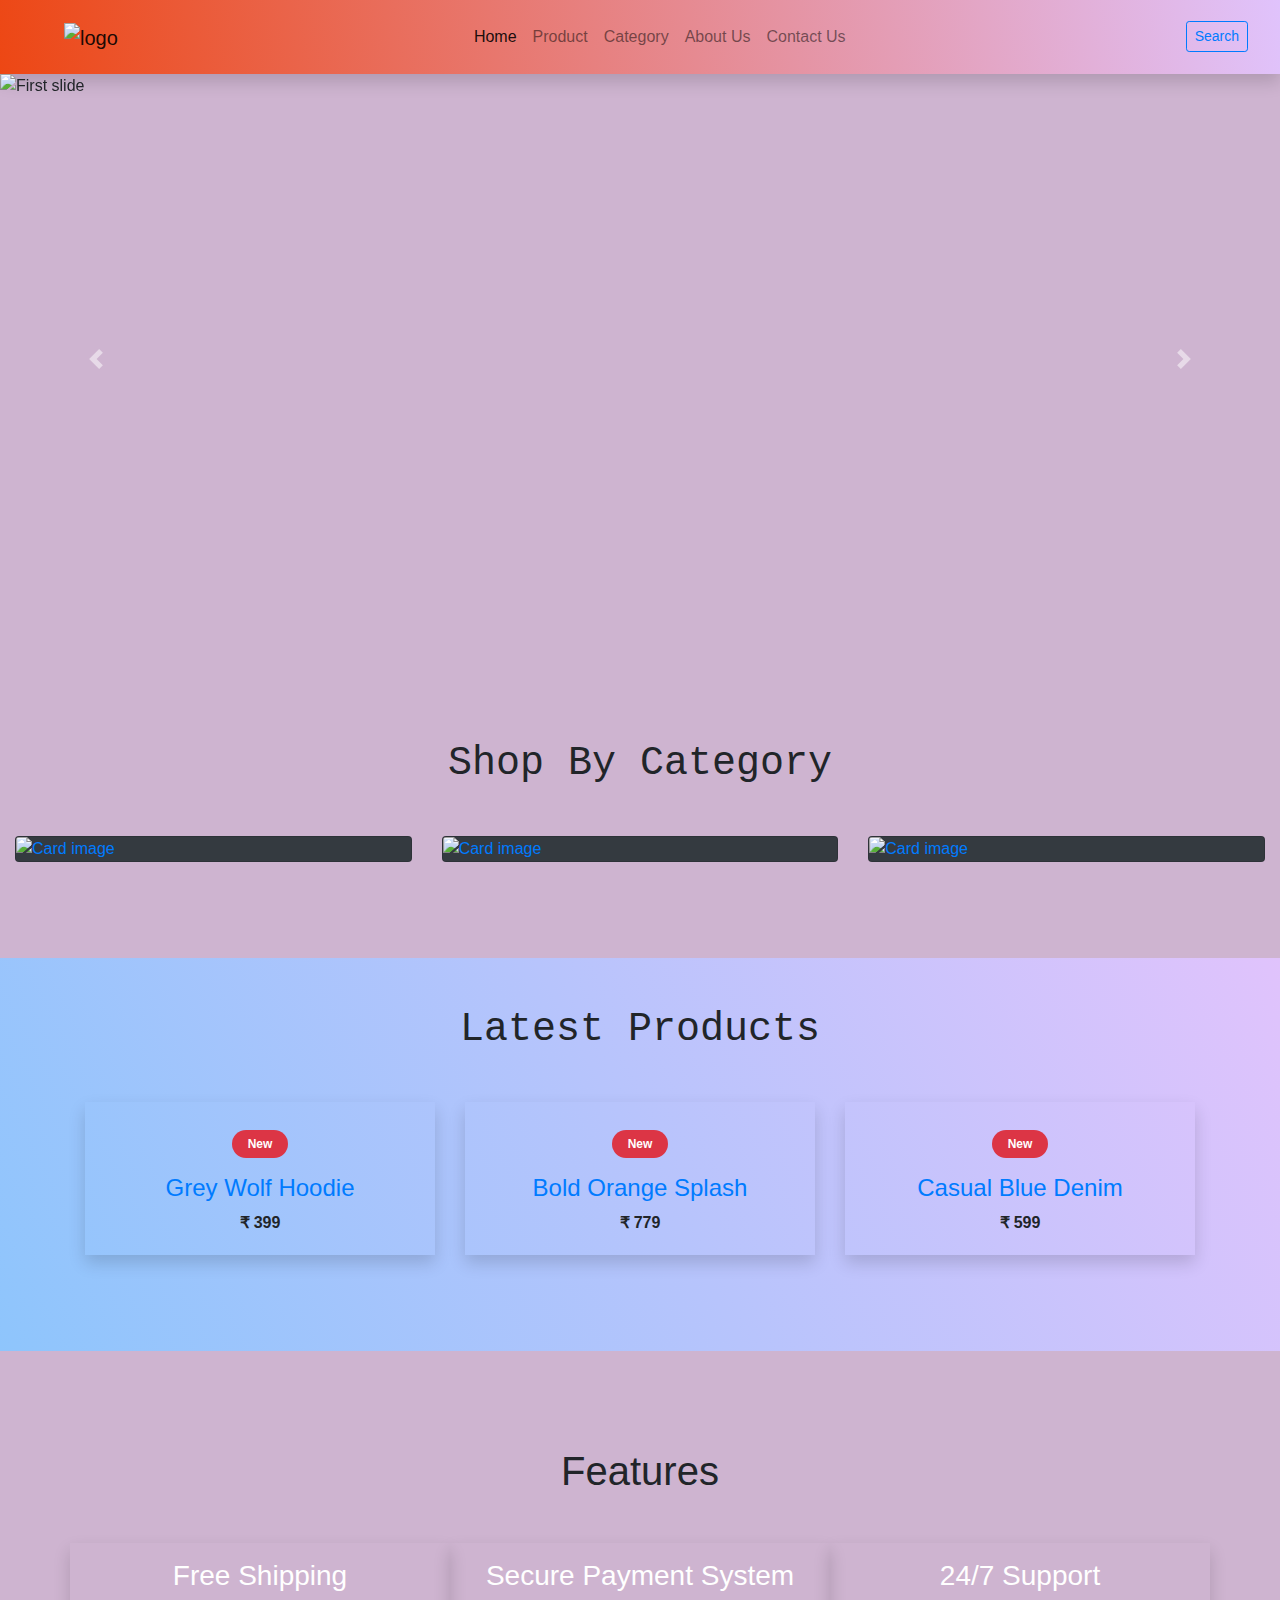
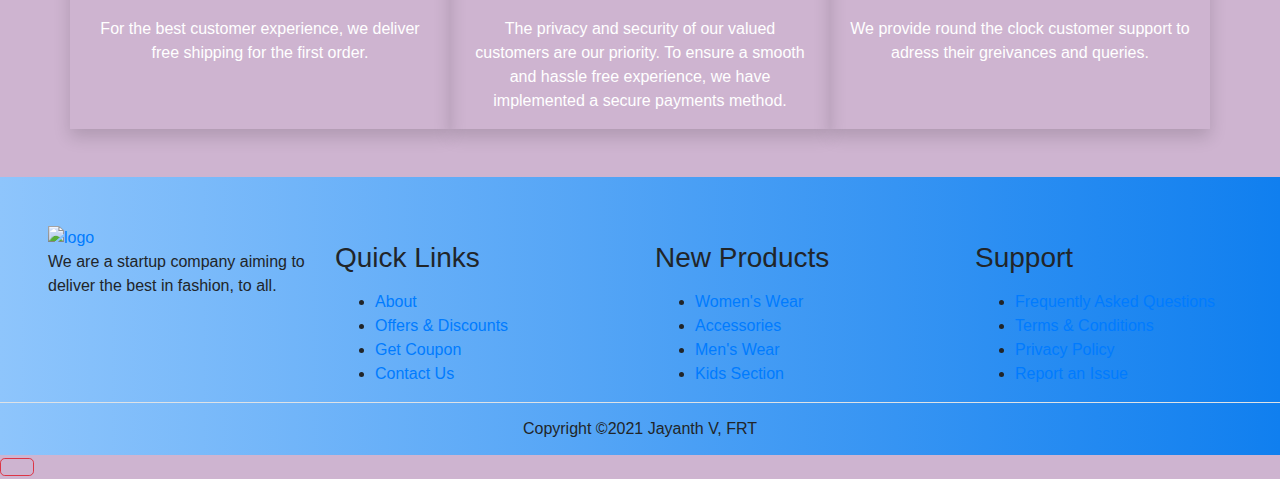
==== index.html @ aaa00fe0 "Add files via upload" ====
<!DOCTYPE html>
<html lang="en">

<head>
  <!-- Required meta tags -->
  <meta charset="utf-8" />
  <meta name="viewport" content="width=device-width, initial-scale=1, shrink-to-fit=no" />

  <!-- css  -->
  <link rel="stylesheet" href="css/style.css">

  <!-- Bootstrap CSS -->
  <link rel="stylesheet" href="https://stackpath.bootstrapcdn.com/bootstrap/4.5.2/css/bootstrap.min.css"
    integrity="sha384-JcKb8q3iqJ61gNV9KGb8thSsNjpSL0n8PARn9HuZOnIxN0hoP+VmmDGMN5t9UJ0Z" crossorigin="anonymous">

  <!-- fontawesome cdn link -->
  <link rel="stylesheet" href="https://cdnjs.cloudflare.com/ajax/libs/font-awesome/5.10.0/css/all.min.css"
    integrity="sha512-PgQMlq+nqFLV4ylk1gwUOgm6CtIIXkKwaIHp/PAIWHzig/lKZSEGKEysh0TCVbHJXCLN7WetD8TFecIky75ZfQ=="
    crossorigin="anonymous" />

  <title>Fashionista</title>
</head>

<body id="top" style = "background-color: rgb(206 180 208)" ;>

  <!-- ==============header menu section starts here============== -->
  <section class="header_menu" id="header_menu">
    <div class="container-fluid px-0 shadow">
      <nav class="navbar navbar-expand-lg navbar-light  py-3  " style="background-color: #8EC5FC;
    background-image: linear-gradient(80deg, #ed4714 0%,  #E0C3FC 100%);">
        <a class="navbar-brand pl-5 pl-small-0" href="index.html">
          <img src="img/logo.png" width="50px" alt="logo">
        </a>
        <button class="navbar-toggler" type="button" data-toggle="collapse" data-target="#navbarSupportedContent"
          aria-controls="navbarSupportedContent" aria-expanded="false" aria-label="Toggle navigation">
          <span class="navbar-toggler-icon"></span>
        </button>

        <div class="collapse navbar-collapse" id="navbarSupportedContent">
          <ul class="navbar-nav mx-auto">
            <li class="nav-item active">
              <a class="nav-link" href="index.html">Home <span class="sr-only">(current)</span></a>
            </li>
            <li class="nav-item">
              <a class="nav-link" href="product.html">Product</a>
            </li>
            <li class="nav-item">
              <a class="nav-link" href="category.html">Category</a>
            </li>
            <li class="nav-item">
              <a class="nav-link" href="about.html">About Us</a>
            </li>
            <li class="nav-item">
              <a class="nav-link" href="contact.html">Contact Us</a>
            </li>
            <!--<li class="nav-item dropdown">
              <a class="nav-link dropdown-toggle" href="#" id="navbarDropdown" role="button" data-toggle="dropdown"
                aria-haspopup="true" aria-expanded="false">
                Dropdown
              </a>
              <div class="dropdown-menu" aria-labelledby="navbarDropdown">
                <a class="dropdown-item" href="#">Action</a>
                <a class="dropdown-item" href="#">Another action</a>
                <div class="dropdown-divider"></div>
                <a class="dropdown-item" href="#">Something else here</a>
              </div>
            </li>-->
          </ul>
          <div class="search mr-3">
            <a href="search.html" class="btn btn-sm btn-outline-primary">
              Search
            </a>
          </div>
          <div class="cart">
            <a href="cart.html">
              <i class="fas fa-shopping-cart fa-2x"></i>
            </a>
          </div>
        </div>
      </nav>
    </div>
  </section>
  <!-- ==============header menu section ends here============== -->


  <!-- ==============header carousel section starts here============== -->
  <section class="header_carousel" id="header_carousel">
    <div id="carouselExampleControls" class="carousel slide" data-ride="carousel">
      <div class="carousel-inner">
        <div class="carousel-item active">
          <img class="d-block w-100" src="img/new19.jpeg" alt="First slide" width="1600px" height="570px">
        </div>
        <div class="carousel-item">
          <img class="d-block w-100" src="img/new2.jpeg" alt="Second slide" width="1600px" height="570px">
        </div>
        <div class="carousel-item">
          <img class="d-block w-100" src="img/new7.jpeg" alt="Third slide" width="1600px" height="570px">
        </div>
        
      </div>
      <a class="carousel-control-prev" href="#carouselExampleControls" role="button" data-slide="prev">
        <span class="carousel-control-prev-icon" aria-hidden="true"></span>
        <span class="sr-only">Previous</span>
      </a>
      <a class="carousel-control-next" href="#carouselExampleControls" role="button" data-slide="next">
        <span class="carousel-control-next-icon" aria-hidden="true"></span>
        <span class="sr-only">Next</span>
      </a>
    </div>
  </section>
  <!-- ==============header carousel section starts here============== -->

  <!-- ==============shop by category starts here============== -->
  <section class="shop_by_category py-5 my-5" style="    background-color: rgb(206 180 208);
" id="shop_by_category">
    <div class="container-fluid">
      <div class="section_title text-center mb-5">
        <h1 class="text-capitalize" style="font-family: 'Courier New'; text-decoration: none;">Shop By category</h1>
      </div>
      <div class="row">
        <div class="col-md-4 col-12">
          <div class="card bg-dark text-white">
            <a href="category.html">
              <img class="card-img img img-fluid" src="img/new1.jpeg" alt="Card image">
            </a>
          </div>
        </div>
        <div class="col-md-4 col-12 mt-small-5 mb-small-5">
          <div class="card bg-dark text-white">
            <a href="category.html">
              <img class="card-img img img-fluid" src="img/new8.jpeg" alt="Card image">
            </a>
          </div>
        </div>
        <div class="col-md-4 col-12">
          <div class="card bg-dark text-white">
            <a href="category.html">
              <img class="card-img img img-fluid" src="img/new17.jpeg" alt="Card image">
            </a>
          </div>
        </div>
      </div>
    </div>
  </section>
  <!-- ==============shop by category ends here============== -->

  <!-- ==============products starts here============== -->
  <section class="products py-5 my-5 " style="background-color: #8EC5FC;
    background-image: linear-gradient(62deg, #8EC5FC 0%, #E0C3FC 100%);" id="products">
    <div class="container ">
      <div class="section_title text-center mb-5">
        <h1 class="text-capitalize" style="font-family: 'Courier New'; text-decoration: none;">Latest Products</h1>
      </div>
      <div class="row mb-5">
        <div class="col-md-4 col-12">
          <div class="single_product shadow text-center p-1">
            <div class="product_img">
              <a href="product_detail.html"><img src="img/new9.jpeg" class="img img-fluid" alt=""></a>
              <div class="new_product">
                <span class="badge py-2 px-3 badge-pill badge-danger">New</span>
              </div>
            </div>
            <div class="product-caption my-3">
              <div class="product-ratting">
                <i class="fas fa-star"></i>
                <i class="fas fa-star"></i>
                <i class="fas fa-star"></i>
                <i class="far fa-star low-star"></i>
                <i class="far fa-star low-star"></i>
              </div>
              <h4><a href="product_detail.html">Grey Wolf Hoodie</a></h4>
              <div class="price">
                <b><span class="mr-1">₹</span><span>399</span></b>
              </div>
            </div>
          </div>
        </div>
        <div class="col-md-4 col-12">
          <div class="single_product shadow text-center p-1 mt-small-5 mb-small-5">
            <div class="product_img">
              <a href="product_detail.html"><img src="img/new11.jpeg" class="img img-fluid" alt=""></a>
              <div class="new_product">
                <span class="badge py-2 px-3 badge-pill badge-danger">New</span>
              </div>
            </div>
            <div class="product-caption my-3">
              <div class="product-ratting">
                <i class="fas fa-star"></i>
                <i class="fas fa-star"></i>
                <i class="fas fa-star"></i>
                <i class="fas fa-star"></i>
                <i class="far fa-star low-star"></i>
              </div>
              <h4><a href="product_detail.html">Bold Orange Splash</a></h4>
              <div class="price">
                <b><span class="mr-1">₹</span><span>779</span></b>
              </div>
            </div>
          </div>
        </div>
        <div class="col-md-4 col-12">
          <div class="single_product shadow text-center p-1">
            <div class="product_img">
              <a href="product_detail.html"><img src="img/new21.jpeg"  class="img img-fluid" alt=""></a>
              <div class="new_product">
                <span class="badge py-2 px-3 badge-pill badge-danger">New</span>
              </div>
            </div>
            <div class="product-caption my-3">
              <div class="product-ratting">
                <i class="fas fa-star"></i>
                <i class="fas fa-star"></i>
                <i class="fas fa-star"></i>
                <i class="far fa-star low-star"></i>
                <i class="far fa-star low-star"></i>
              </div>
              <h4><a href="product_detail.html">Casual Blue Denim</a></h4>
              <div class="price">
                <b><span class="mr-1">₹</span><span>599</span></b>
              </div>
            </div>
          </div>
        </div>
      </div>
    </div>
  </section>

  <!-- ==============products ends here============== -->


  <!-- ==============feature starts here============== -->
  <section class="feature py-5 mt-5" id="feature">
    <div class="container">
      <div class="section_title text-center mb-5">
        <h1 class="text-capitalize" style = "text-decoration: none;">Features</h1>
      </div>
      <div class="row text-white">
        <div class="col-md-4 col-12 shadow p-3">
          <div class="text-center">
            <div class="mb-4">
              <i class="fas fa-shipping-fast fa-3x mb-3 pt-2"></i>
              <div>
                <h3>Free Shipping</h3>
              </div>
            </div>
            <div>
              For the best customer experience, we deliver free shipping for the first order. 
            </div>
          </div>
        </div>
        <div class="col-md-4 col-12 shadow p-3 mt-small-5 mb-small-5">
          <div class="text-center">
            <div class="mb-4">
              <i class="fas fa-lock fa-3x mb-3 pt-2"></i>
              <div>
                <h3>Secure Payment System</h3>
              </div>
            </div>
            <div>
              The privacy and security of our valued customers are our priority. To ensure a smooth 
              and hassle free experience, we have implemented a secure payments method.
            </div>
          </div>
        </div>
        <div class="col-md-4 col-12 shadow p-3">
          <div class="text-center">
            <div class="mb-4">
              <i class="fas fa-headphones fa-3x mb-3 pt-2"></i>
              <div>
                <h3>24/7 Support</h3>
              </div>
            </div>
            <div>
              We provide round the clock customer support to adress their greivances and queries.
            </div>
          </div>
        </div>
      </div>
    </div>
  </section>

  <!-- ==============services ends here============== -->

  <!-- ==============footer starts here============== -->
  <section class="footer_section pt-5 pb-2" style="background-color: #8EC5FC;
    background-image: linear-gradient(90deg, #8EC5FC 0%, #107fef 100%);" id="footer_section">
    <footer>
      <div class="container-fluid">
        <div class="row">
          <div class="col-md-3 col-6 pl-5 pl-small-15">
            <div class="footer_title">
              <a href="index.html"><img src="img/new23.png" width="150px" class="img img-fluid" alt="logo"></a>
            </div>
            <div>
              We are a startup company aiming to deliver the best in fashion, to all.
            </div>
          </div>
          <div class="col-md-3 col-6">
            <div class="footer_title pt-3 mb-3">
              <h3>Quick Links</h3>
            </div>
            <div class="footer_links">
              <ul>
                <li><a href="about.html">About</a></li>
                <li><a href="">Offers & Discounts</a></li>
                <li><a href="">Get Coupon</a></li>
                <li><a href="contact.html">Contact Us</a></li>
              </ul>
            </div>
          </div>
          <div class="col-md-3 col-6">
            <div class="footer_title pt-3 mb-3">
              <h3>New Products</h3>
            </div>
            <div class="footer_links">
              <ul>
                <li><a href="">Women's Wear</a></li>
                <li><a href="">Accessories</a></li>
                <li><a href="">Men's Wear</a></li>
                <li><a href="">Kids Section </a></li>
              </ul>
            </div>
          </div>
          <div class="col-md-3 col-6">
            <div class="footer_title pt-3 mb-3">
              <h3>Support</h3>
            </div>
            <div class="footer_links">
              <ul>
                <li><a href="javascript:;">Frequently Asked Questions</a></li>
                <li><a href="javascript:;">Terms & Conditions</a></li>
                <li><a href="javascript:;">Privacy Policy</a></li>
                <li><a href="javascript:;">Report an Issue</a></li>
              </ul>
            </div>
          </div>
        </div>
      </div>
      <div class="border-top">
        <h6 class="text-center mt-3">Copyright ©2021 Jayanth V, FRT
        </h6>
      </div>
    </footer>
  </section>
  <div class="backtop">
    <a id="button" href="#top" class="btn btn-lg btn-outline-danger" role="button">
      <i class="fas fa-chevron-up text-dark"></i>
    </a>
  </div>
  <!-- ==============footer ends here============== -->


  <!-- Optional JavaScript -->
  <!-- jQuery first, then Popper.js, then Bootstrap JS 
  <script src="https://code.jquery.com/jquery-3.5.1.slim.min.js"
    integrity="sha384-DfXdz2htPH0lsSSs5nCTpuj/zy4C+OGpamoFVy38MVBnE+IbbVYUew+OrCXaRkfj"
    crossorigin="anonymous"></script>
  <script src="https://cdn.jsdelivr.net/npm/popper.js@1.16.1/dist/umd/popper.min.js"
    integrity="sha384-9/reFTGAW83EW2RDu2S0VKaIzap3H66lZH81PoYlFhbGU+6BZp6G7niu735Sk7lN"
    crossorigin="anonymous"></script>
  <script src="https://stackpath.bootstrapcdn.com/bootstrap/4.5.2/js/bootstrap.min.js"
    integrity="sha384-B4gt1jrGC7Jh4AgTPSdUtOBvfO8shuf57BaghqFfPlYxofvL8/KUEfYiJOMMV+rV"
    crossorigin="anonymous"></script> -->
</body>

</html>
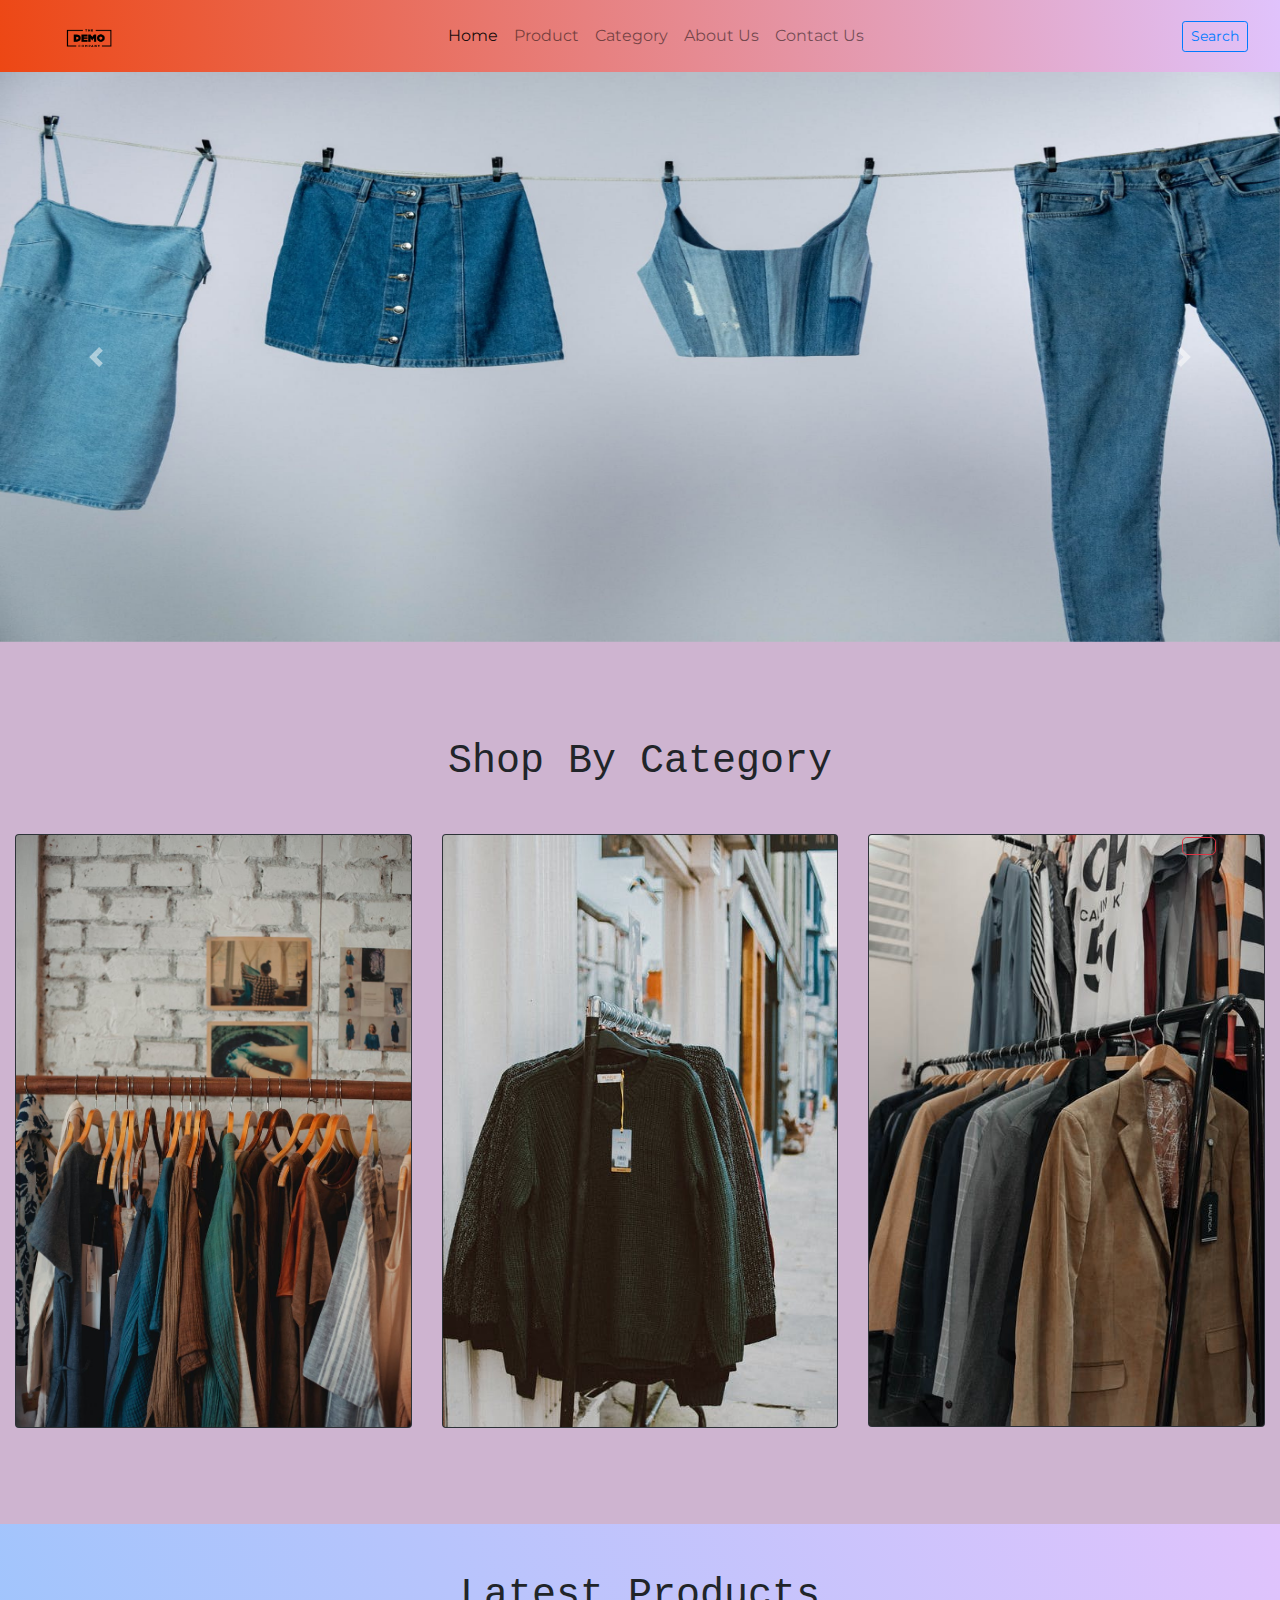
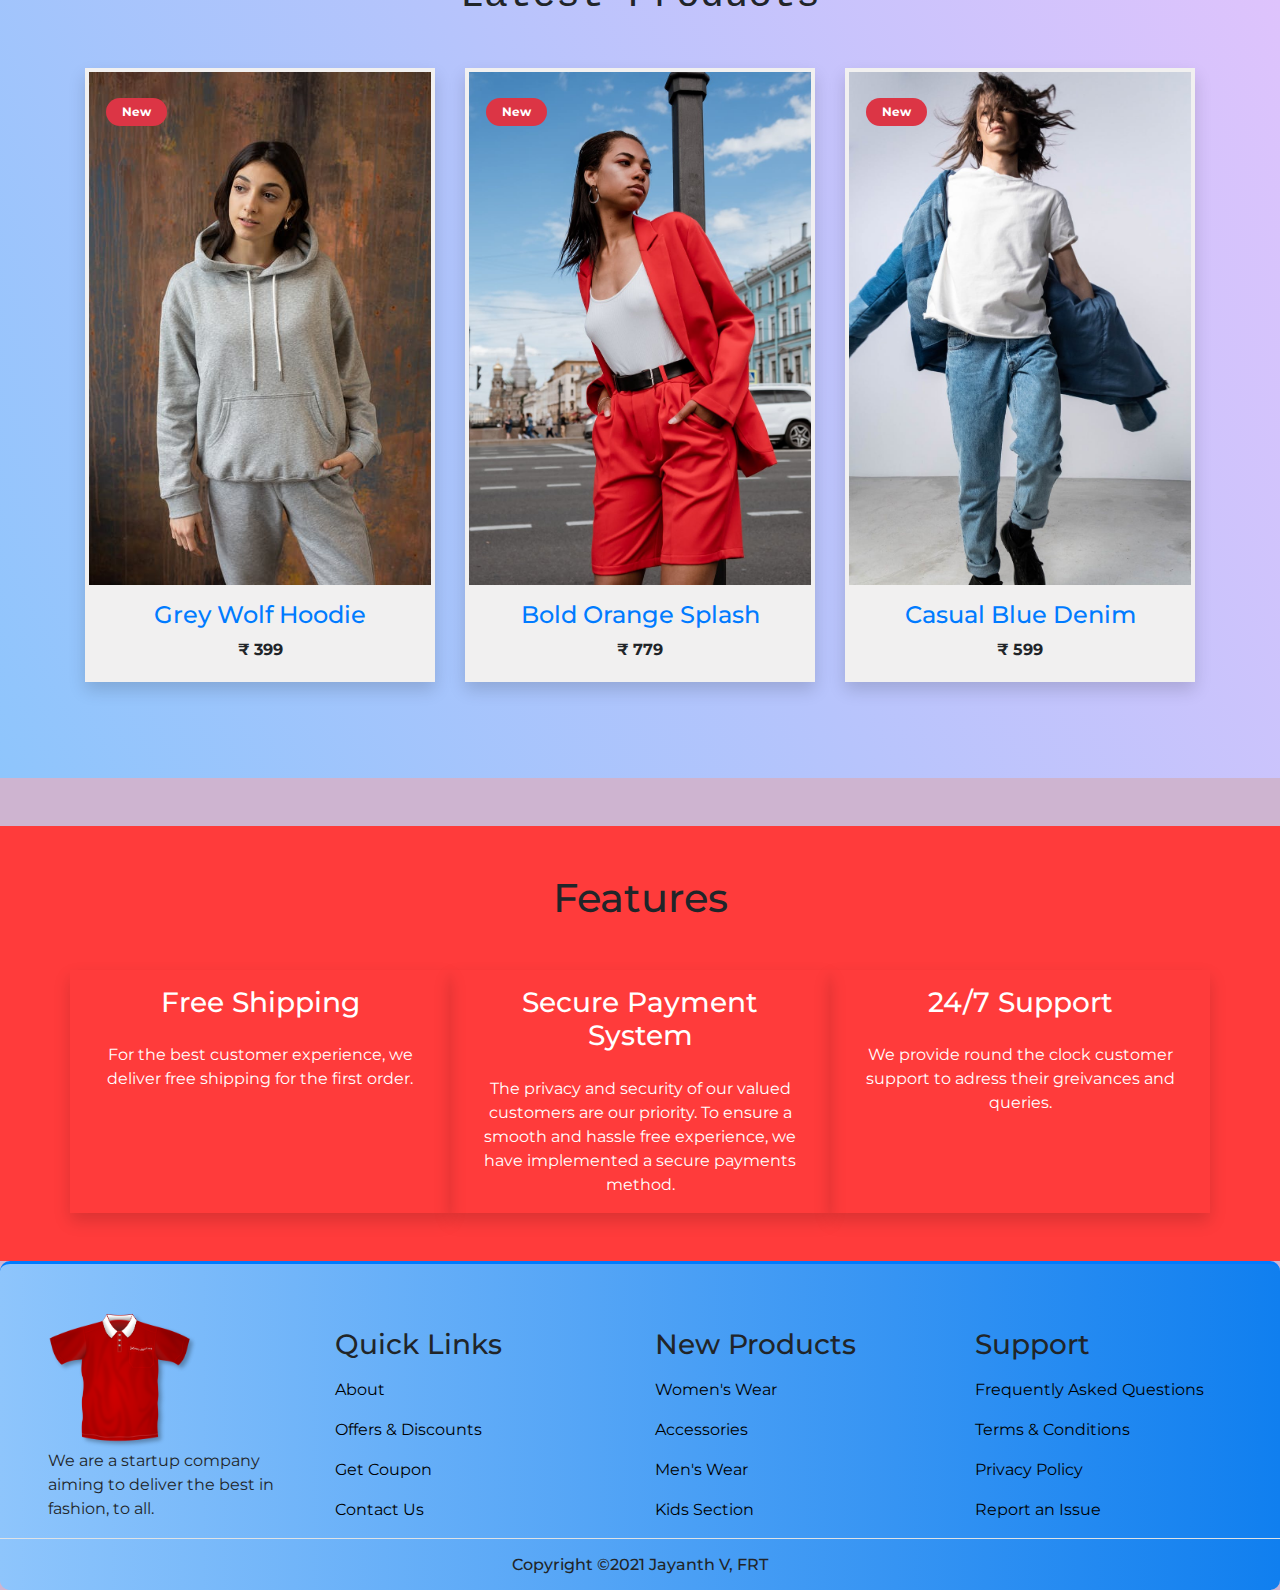
==== commit 2d4adba4: "Add files via upload" ====
--- a/index.html
+++ b/index.html
@@ -18,7 +18,7 @@
     integrity="sha512-PgQMlq+nqFLV4ylk1gwUOgm6CtIIXkKwaIHp/PAIWHzig/lKZSEGKEysh0TCVbHJXCLN7WetD8TFecIky75ZfQ=="
     crossorigin="anonymous" />
 
-  <title>Fashionista</title>
+  <title>Demo</title>
 </head>
 
 <body id="top" style = "background-color: rgb(206 180 208)" ;>
@@ -53,18 +53,6 @@
             <li class="nav-item">
               <a class="nav-link" href="contact.html">Contact Us</a>
             </li>
-            <!--<li class="nav-item dropdown">
-              <a class="nav-link dropdown-toggle" href="#" id="navbarDropdown" role="button" data-toggle="dropdown"
-                aria-haspopup="true" aria-expanded="false">
-                Dropdown
-              </a>
-              <div class="dropdown-menu" aria-labelledby="navbarDropdown">
-                <a class="dropdown-item" href="#">Action</a>
-                <a class="dropdown-item" href="#">Another action</a>
-                <div class="dropdown-divider"></div>
-                <a class="dropdown-item" href="#">Something else here</a>
-              </div>
-            </li>-->
           </ul>
           <div class="search mr-3">
             <a href="search.html" class="btn btn-sm btn-outline-primary">
@@ -348,19 +336,6 @@
     </a>
   </div>
   <!-- ==============footer ends here============== -->
-
-
-  <!-- Optional JavaScript -->
-  <!-- jQuery first, then Popper.js, then Bootstrap JS 
-  <script src="https://code.jquery.com/jquery-3.5.1.slim.min.js"
-    integrity="sha384-DfXdz2htPH0lsSSs5nCTpuj/zy4C+OGpamoFVy38MVBnE+IbbVYUew+OrCXaRkfj"
-    crossorigin="anonymous"></script>
-  <script src="https://cdn.jsdelivr.net/npm/popper.js@1.16.1/dist/umd/popper.min.js"
-    integrity="sha384-9/reFTGAW83EW2RDu2S0VKaIzap3H66lZH81PoYlFhbGU+6BZp6G7niu735Sk7lN"
-    crossorigin="anonymous"></script>
-  <script src="https://stackpath.bootstrapcdn.com/bootstrap/4.5.2/js/bootstrap.min.js"
-    integrity="sha384-B4gt1jrGC7Jh4AgTPSdUtOBvfO8shuf57BaghqFfPlYxofvL8/KUEfYiJOMMV+rV"
-    crossorigin="anonymous"></script> -->
 </body>
 
 </html>
--- a/css/style.css
+++ b/css/style.css
@@ -0,0 +1,132 @@
+/* fonts styling */
+@import url('https://fonts.googleapis.com/css2?family=Montserrat&display=swap');
+
+/* css default format setting */
+*{
+    margin: 0;
+    padding: 0;
+    box-sizing: border-box;
+    font-family: 'Montserrat', sans-serif;
+    scroll-behavior: smooth;;
+}
+.bg-light-gray{    
+    background-color: rgb(241, 240, 240);
+}
+.section_title h1{
+    text-decoration: underline;
+}
+
+/* for cart logo hover effect */
+.cart a{
+    text-decoration: none;
+    list-style: none;
+}
+.cart a:hover{
+    text-decoration: none;
+    list-style: none;
+}
+.bg_cart_1{
+    background-color: #8EC5FC;
+    background-image: linear-gradient(62deg, #8EC5FC 0%, #E0C3FC 100%);
+}
+.list-group-item{
+    background-color: inherit !important;
+}
+
+/* for product detail page image gallery */
+.carousel-indicators li{
+    width: auto !important;
+    height: auto !important;
+}
+
+
+/* for checkout page */
+.bg_checkout_1{
+    background-color: #8EC5FC;
+    background-image: linear-gradient(62deg, #8EC5FC 0%, #E0C3FC 100%);
+}
+
+/* for product layout design */
+.single_product{
+    background-color: rgb(241, 240, 240);
+}
+.product_img{
+    position: relative;
+}
+.product_img .new_product{
+    position: absolute;
+    top: 5%;
+    left: 5%;
+}
+
+.contact_form{
+    background-color: #8EC5FC;
+    background-image: linear-gradient(62deg, #8EC5FC 0%, #E0C3FC 100%);
+}
+
+
+/* for services section background gradient */
+.feature{
+    background: rgb(255, 59, 59);
+}
+
+/* for footer section background gradient */
+/* .footer_section{
+    background-color: #0093E9;
+    background-image: linear-gradient(110deg, #0093E9 19%, #80D0C7 100%);
+} */
+.footer_section{
+    border-top: 3px solid #007BFF;
+    border-radius: 10px;
+}
+
+/* for footer links  */
+.footer_links ul li{
+    list-style: none;
+    margin-bottom: 1rem;
+}
+.footer_links ul li a{
+    color: #000;
+    text-decoration: none;
+    transition: all 0.2s linear;
+}
+.footer_links ul li a:hover{
+    text-decoration: none;
+    margin-left: 5px;
+}
+
+/* for scroll to top button */
+#button{
+    position: fixed;
+    right: 5%;
+    bottom: 5%;
+    z-index: 100;
+}
+
+.mt-small-2{
+    margin-top: 0rem!important;
+}
+.mt-small-5{
+    margin-top: 0rem!important;
+}
+.mb-small-2{
+    margin-bottom: 0rem!important;
+}
+.mb-small-5{
+    margin-bottom: 0rem!important;
+}
+/* for mobile responsive setting */
+@media(max-width: 767px){
+    .mt-small-2{
+        margin-top: .5rem!important;
+    }
+    .mt-small-5{
+        margin-top: 3rem!important;
+    }
+    .mb-small-2{
+        margin-bottom: .5rem!important;
+    }
+    .mb-small-5{
+        margin-bottom: 3rem!important;
+    }
+}